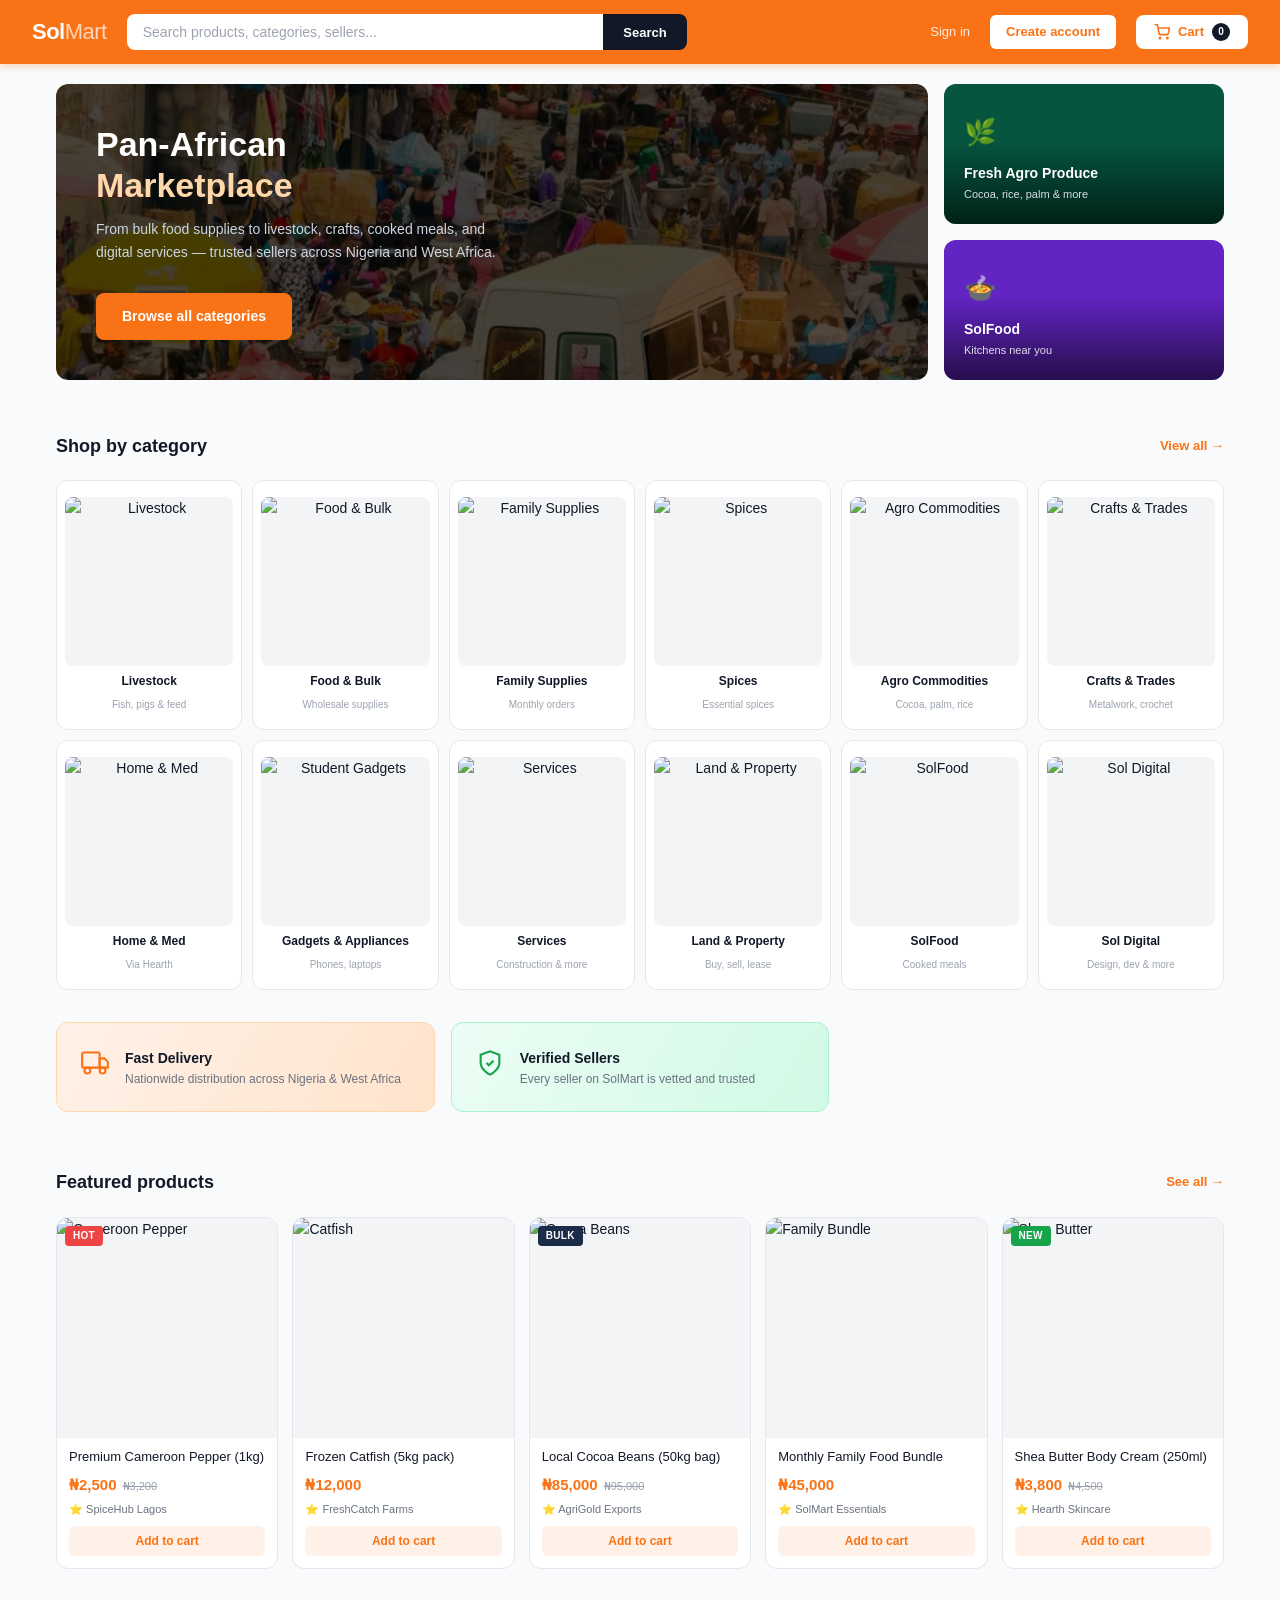
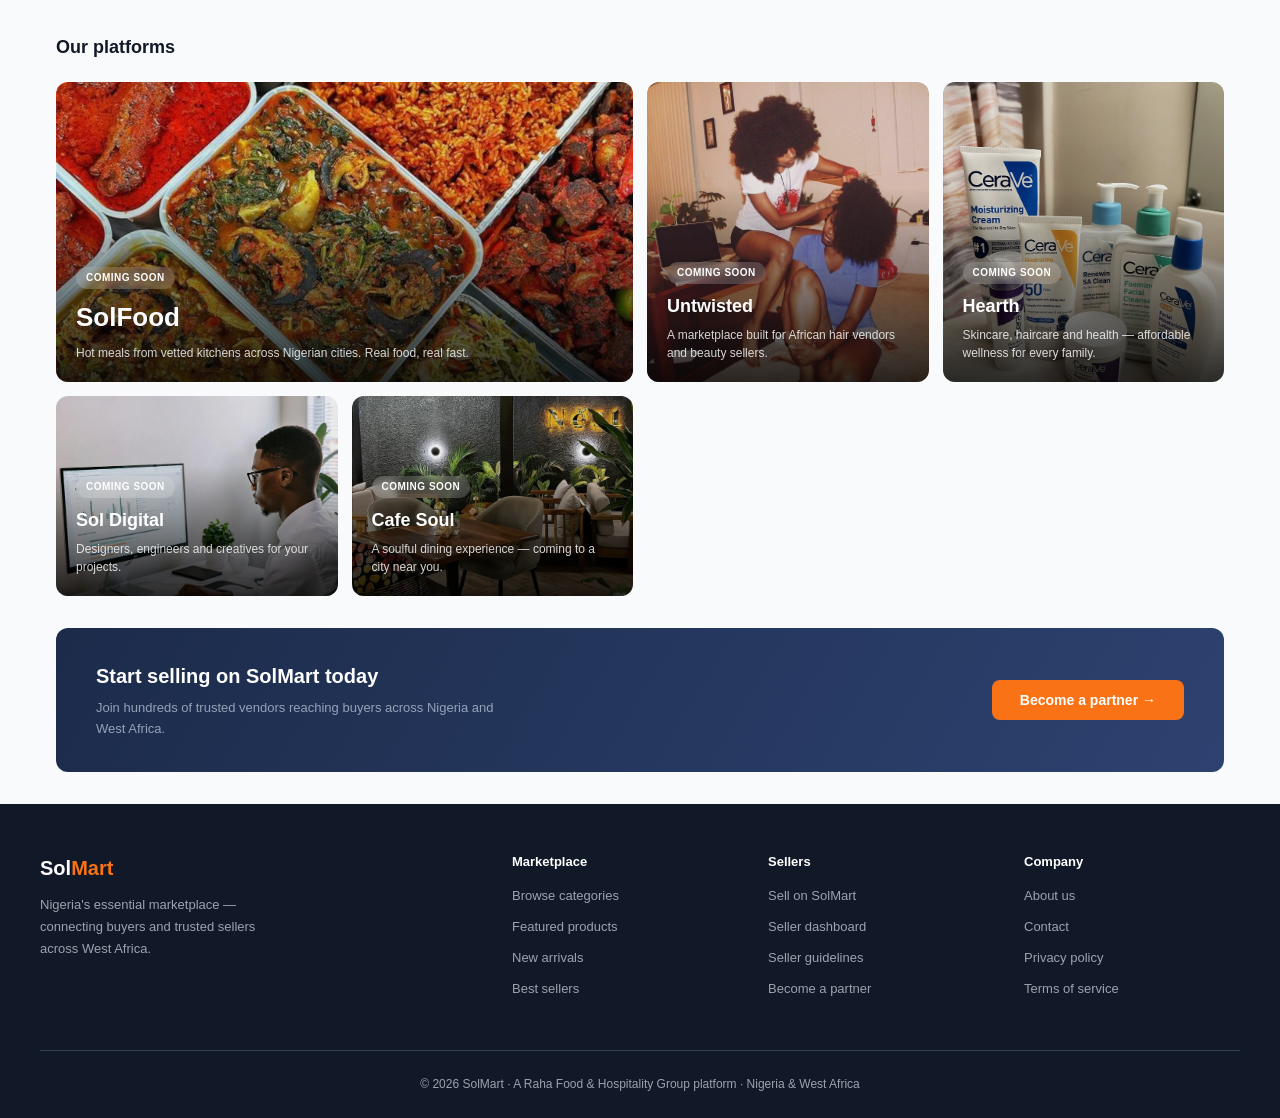
==== solmart/index.html @ fdc7731f "first commit" ====
<!DOCTYPE html>
<html lang="en">
<head>
  <meta charset="UTF-8" />
  <meta name="viewport" content="width=device-width, initial-scale=1.0" />
  <title>SolMart — Nigeria's Essential Marketplace</title>
  <link rel="stylesheet" href="css/style.css" />
</head>
<body>

  <nav class="navbar">
  <a href="index.html" class="nav-logo">Sol<span>Mart</span></a>
  <div class="nav-search">
    <input type="text" placeholder="Search products, categories, sellers..." />
    <button type="button">Search</button>
  </div>
  <div class="nav-actions">
    <a href="#" class="nav-signin">Sign in</a>
    <a href="#" class="nav-register">Create account</a>
    <button class="nav-cart" onclick="checkoutWhatsApp()">
      <svg width="16" height="16" fill="none" stroke="currentColor" stroke-width="2.5" viewBox="0 0 24 24" aria-hidden="true">
        <circle cx="9" cy="21" r="1"/><circle cx="20" cy="21" r="1"/>
        <path d="M1 1h4l2.68 13.39a2 2 0 0 0 2 1.61h9.72a2 2 0 0 0 2-1.61L23 6H6"/>
      </svg>
      Cart
      <span class="cart-count">0</span>
    </button>
  </div>
</nav>

  <!-- PAGE CONTENT -->
  <div class="page-wrap">

  <!-- HERO -->
  <div class="hero-wrap">
    <div class="hero-main fade-up" style="background-image: url('../images/solmarttt.jpeg');">
      <div class="hero-overlay"></div>
      <h1>Pan-African<br><em>Marketplace</em></h1>
      <p>From bulk food supplies to livestock, crafts, cooked meals, and digital services — trusted sellers across Nigeria and West Africa.</p>
      <a href="pages/browse.html" class="btn-primary">Browse all categories</a>
    </div>
    <div class="hero-side">
      <a href="pages/agro-commodities.html" class="side-banner side-banner-1">
        <div class="side-banner-bg" style="background-image:url('https://images.unsplash.com/photo-1501004318641-b39e6451bec6?w=600&q=80')"></div>
        <div class="side-banner-content">
          <div class="banner-icon">🌿</div>
          <h3>Fresh Agro Produce</h3>
          <p>Cocoa, rice, palm &amp; more</p>
        </div>
      </a>
      <a href="pages/solfood.html" class="side-banner side-banner-2">
        <div class="side-banner-bg" style="background-image:url('https://images.unsplash.com/photo-1567620905732-2d1ec7ab7445?w=600&q=80')"></div>
        <div class="side-banner-content">
          <div class="banner-icon">🍲</div>
          <h3>SolFood</h3>
          <p>Kitchens near you</p>
        </div>
      </a>
    </div>
  </div>

    <!-- CATEGORIES -->
    <div class="section">
      <div class="section-head">
        <h2>Shop by category</h2>
        <a href="pages/browse.html">View all →</a>
      </div>
      <div class="category-grid">
        <a href="pages/livestock.html" class="cat-card fade-up fade-up-1">
          <div class="cat-img-wrap">
            <img src="https://images.unsplash.com/photo-1570042225831-d98fa7577f1e?w=300&q=80" alt="Livestock" loading="lazy" />
          </div>
          <span class="cat-name">Livestock</span>
          <span class="cat-sub">Fish, pigs &amp; feed</span>
        </a>
        <a href="pages/food-bulk.html" class="cat-card fade-up fade-up-2">
          <div class="cat-img-wrap">
            <img src="https://images.unsplash.com/photo-1586201375761-83865001e31c?w=300&q=80" alt="Food & Bulk" loading="lazy" />
          </div>
          <span class="cat-name">Food &amp; Bulk</span>
          <span class="cat-sub">Wholesale supplies</span>
        </a>
        <a href="pages/family-supplies.html" class="cat-card fade-up fade-up-3">
          <div class="cat-img-wrap">
            <img src="https://images.unsplash.com/photo-1542838132-92c53300491e?w=300&q=80" alt="Family Supplies" loading="lazy" />
          </div>
          <span class="cat-name">Family Supplies</span>
          <span class="cat-sub">Monthly orders</span>
        </a>
        <a href="pages/spices.html" class="cat-card fade-up fade-up-4">
          <div class="cat-img-wrap">
            <img src="https://images.unsplash.com/photo-1596040033229-a9821ebd058d?w=300&q=80" alt="Spices" loading="lazy" />
          </div>
          <span class="cat-name">Spices</span>
          <span class="cat-sub">Essential spices</span>
        </a>
        <a href="pages/agro-commodities.html" class="cat-card fade-up fade-up-5">
          <div class="cat-img-wrap">
            <img src="https://images.unsplash.com/photo-1464226184884-fa280b87c399?w=300&q=80" alt="Agro Commodities" loading="lazy" />
          </div>
          <span class="cat-name">Agro Commodities</span>
          <span class="cat-sub">Cocoa, palm, rice</span>
        </a>
        <a href="pages/crafts-trades.html" class="cat-card fade-up fade-up-6">
          <div class="cat-img-wrap">
            <img src="https://images.unsplash.com/photo-1558618666-fcd25c85cd64?w=300&q=80" alt="Crafts & Trades" loading="lazy" />
          </div>
          <span class="cat-name">Crafts &amp; Trades</span>
          <span class="cat-sub">Metalwork, crochet</span>
        </a>
        <a href="pages/home-med.html" class="cat-card fade-up fade-up-1">
          <div class="cat-img-wrap">
            <img src="https://images.unsplash.com/photo-1556228720-195a672e8a03?w=300&q=80" alt="Home & Med" loading="lazy" />
          </div>
          <span class="cat-name">Home &amp; Med</span>
          <span class="cat-sub">Via Hearth</span>
        </a>
        <a href="pages/student-gadgets.html" class="cat-card fade-up fade-up-2">
          <div class="cat-img-wrap">
            <img src="https://images.unsplash.com/photo-1496181133206-80ce9b88a853?w=300&q=80" alt="Student Gadgets" loading="lazy" />
          </div>
          <span class="cat-name">Gadgets & Appliances</span>
          <span class="cat-sub">Phones, laptops</span>
        </a>
        <a href="pages/services.html" class="cat-card fade-up fade-up-3">
          <div class="cat-img-wrap">
            <img src="https://images.unsplash.com/photo-1504307651254-35680f356dfd?w=300&q=80" alt="Services" loading="lazy" />
          </div>
          <span class="cat-name">Services</span>
          <span class="cat-sub">Construction &amp; more</span>
        </a>
        <a href="pages/land-property.html" class="cat-card fade-up fade-up-4">
          <div class="cat-img-wrap">
            <img src="https://images.unsplash.com/photo-1560518883-ce09059eeffa?w=300&q=80" alt="Land & Property" loading="lazy" />
          </div>
          <span class="cat-name">Land &amp; Property</span>
          <span class="cat-sub">Buy, sell, lease</span>
        </a>
        <a href="pages/solfood.html" class="cat-card fade-up fade-up-5">
          <div class="cat-img-wrap">
            <img src="https://images.unsplash.com/photo-1567620905732-2d1ec7ab7445?w=300&q=80" alt="SolFood" loading="lazy" />
          </div>
          <span class="cat-name">SolFood</span>
          <span class="cat-sub">Cooked meals</span>
        </a>
        <a href="pages/sol-digital.html" class="cat-card fade-up fade-up-6">
          <div class="cat-img-wrap">
            <img src="https://images.unsplash.com/photo-1561070791-2526d30994b5?w=300&q=80" alt="Sol Digital" loading="lazy" />
          </div>
          <span class="cat-name">Sol Digital</span>
          <span class="cat-sub">Design, dev &amp; more</span>
        </a>
      </div>
    </div>

    <!-- PROMO STRIP -->
    <div class="promo-strip">
      <div class="promo-card promo-card-1">
        <div class="promo-icon">
          <svg width="28" height="28" fill="none" stroke="#F97316" stroke-width="1.8" viewBox="0 0 24 24"><rect x="1" y="3" width="15" height="13" rx="1"/><path d="M16 8h4l3 3v5h-7V8z"/><circle cx="5.5" cy="18.5" r="2.5"/><circle cx="18.5" cy="18.5" r="2.5"/></svg>
        </div>
        <div>
          <h3>Fast Delivery</h3>
          <p>Nationwide distribution across Nigeria &amp; West Africa</p>
        </div>
      </div>
      <div class="promo-card promo-card-2">
        <div class="promo-icon">
          <svg width="28" height="28" fill="none" stroke="#16A34A" stroke-width="1.8" viewBox="0 0 24 24"><path d="M12 22s8-4 8-10V5l-8-3-8 3v7c0 6 8 10 8 10z"/><path d="m9 12 2 2 4-4"/></svg>
        </div>
        <div>
          <h3>Verified Sellers</h3>
          <p>Every seller on SolMart is vetted and trusted</p>
        </div>
      </div>
    </div>

    <!-- FEATURED PRODUCTS -->
    <div class="section">
      <div class="section-head">
        <h2>Featured products</h2>
        <a href="pages/browse.html">See all →</a>
      </div>
      <div class="product-grid">

        <div class="product-card">
          <div class="product-img">
            <img src="https://images.unsplash.com/photo-1596040033229-a9821ebd058d?w=400&q=80" alt="Cameroon Pepper" loading="lazy" />
            <span class="product-badge">HOT</span>
          </div>
          <div class="product-info">
            <div class="product-name">Premium Cameroon Pepper (1kg)</div>
            <div class="product-price-wrap">
              <span class="product-price">₦2,500</span>
              <span class="product-old-price">₦3,200</span>
            </div>
            <div class="product-seller">⭐ SpiceHub Lagos</div>
            <button class="btn-add-cart" onclick="addToCart('spice-001','Premium Cameroon Pepper (1kg)',2500)">Add to cart</button>
          </div>
        </div>

        <div class="product-card">
          <div class="product-img">
            <img src="https://images.unsplash.com/photo-1544943910-4c1dc44aab44?w=400&q=80" alt="Catfish" loading="lazy" />
          </div>
          <div class="product-info">
            <div class="product-name">Frozen Catfish (5kg pack)</div>
            <div class="product-price-wrap">
              <span class="product-price">₦12,000</span>
            </div>
            <div class="product-seller">⭐ FreshCatch Farms</div>
            <button class="btn-add-cart" onclick="addToCart('live-001','Frozen Catfish (5kg pack)',12000)">Add to cart</button>
          </div>
        </div>

        <div class="product-card">
          <div class="product-img">
            <img src="https://images.unsplash.com/photo-1464226184884-fa280b87c399?w=400&q=80" alt="Cocoa Beans" loading="lazy" />
            <span class="product-badge badge-bulk">BULK</span>
          </div>
          <div class="product-info">
            <div class="product-name">Local Cocoa Beans (50kg bag)</div>
            <div class="product-price-wrap">
              <span class="product-price">₦85,000</span>
              <span class="product-old-price">₦95,000</span>
            </div>
            <div class="product-seller">⭐ AgriGold Exports</div>
            <button class="btn-add-cart" onclick="addToCart('agro-001','Local Cocoa Beans (50kg bag)',85000)">Add to cart</button>
          </div>
        </div>

        <div class="product-card">
          <div class="product-img">
            <img src="https://images.unsplash.com/photo-1542838132-92c53300491e?w=400&q=80" alt="Family Bundle" loading="lazy" />
          </div>
          <div class="product-info">
            <div class="product-name">Monthly Family Food Bundle</div>
            <div class="product-price-wrap">
              <span class="product-price">₦45,000</span>
            </div>
            <div class="product-seller">⭐ SolMart Essentials</div>
            <button class="btn-add-cart" onclick="addToCart('fam-001','Monthly Family Food Bundle',45000)">Add to cart</button>
          </div>
        </div>

        <div class="product-card">
          <div class="product-img">
            <img src="https://images.unsplash.com/photo-1556228720-195a672e8a03?w=400&q=80" alt="Shea Butter" loading="lazy" />
            <span class="product-badge badge-new">NEW</span>
          </div>
          <div class="product-info">
            <div class="product-name">Shea Butter Body Cream (250ml)</div>
            <div class="product-price-wrap">
              <span class="product-price">₦3,800</span>
              <span class="product-old-price">₦4,500</span>
            </div>
            <div class="product-seller">⭐ Hearth Skincare</div>
            <button class="btn-add-cart" onclick="addToCart('med-001','Shea Butter Body Cream (250ml)',3800)">Add to cart</button>
          </div>
        </div>

      </div>
    </div>

    <!-- OUR PLATFORMS -->
<div class="section">
  <div class="section-head">
    <h2>Our platforms</h2>
  </div>
  <div class="platforms-grid">

    <a href="pages/solfood.html" class="platform-card platform-hero" style="background-image:url('../images/solfood.jpeg');">
      <div class="platform-overlay"></div>
      <div class="platform-content">
        <span class="platform-tag">Coming soon</span>
        <h3>SolFood</h3>
        <p>Hot meals from vetted kitchens across Nigerian cities. Real food, real fast.</p>
      </div>
    </a>

    <a href="#" class="platform-card" style="background-image:url('../images/untwisted-1.jpeg');">
      <div class="platform-overlay"></div>
      <div class="platform-content">
        <span class="platform-tag">Coming soon</span>
        <h3>Untwisted</h3>
        <p>A marketplace built for African hair vendors and beauty sellers.</p>
      </div>
    </a>

    <a href="#" class="platform-card" style="background-image:url('../images/hearth.jpeg');">
      <div class="platform-overlay"></div>
      <div class="platform-content">
        <span class="platform-tag">Coming soon</span>
        <h3>Hearth</h3>
        <p>Skincare, haircare and health — affordable wellness for every family.</p>
      </div>
    </a>

    <a href="pages/sol-digital.html" class="platform-card" style="background-image:url('../images/sol-digital.jpeg');">
      <div class="platform-overlay"></div>
      <div class="platform-content">
        <span class="platform-tag">Coming soon</span>
        <h3>Sol Digital</h3>
        <p>Designers, engineers and creatives for your projects.</p>
      </div>
    </a>

    <a href="#" class="platform-card" style="background-image:url('../images/cafe-soul.jpeg');">
      <div class="platform-overlay"></div>
      <div class="platform-content">
        <span class="platform-tag">Coming soon</span>
        <h3>Cafe Soul</h3>
        <p>A soulful dining experience — coming to a city near you.</p>
      </div>
    </a>

  </div>
</div>

    <!-- VENDOR BANNER -->
    <div class="vendor-banner">
      <div>
        <h2>Start selling on SolMart today</h2>
        <p>Join hundreds of trusted vendors reaching buyers across Nigeria and West Africa.</p>
      </div>
      <button class="btn-vendor" onclick="window.open('https://wa.me/','_blank')">Become a partner →</button>
    </div>

  </div>

  <!-- FOOTER -->
  <footer class="site-footer">
    <div class="footer-inner">
      <div class="footer-grid">
        <div>
          <div class="footer-brand-name">Sol<span>Mart</span></div>
          <p class="footer-desc">Nigeria's essential marketplace — connecting buyers and trusted sellers across West Africa.</p>
        </div>
        <div class="footer-col">
          <h4>Marketplace</h4>
          <a href="pages/browse.html">Browse categories</a>
          <a href="#">Featured products</a>
          <a href="#">New arrivals</a>
          <a href="#">Best sellers</a>
        </div>
        <div class="footer-col">
          <h4>Sellers</h4>
          <a href="#">Sell on SolMart</a>
          <a href="#">Seller dashboard</a>
          <a href="#">Seller guidelines</a>
          <a href="#">Become a partner</a>
        </div>
        <div class="footer-col">
          <h4>Company</h4>
          <a href="#">About us</a>
          <a href="#">Contact</a>
          <a href="#">Privacy policy</a>
          <a href="#">Terms of service</a>
        </div>
      </div>
      <div class="footer-bottom">
        <p>© 2026 SolMart · A Raha Food &amp; Hospitality Group platform · Nigeria &amp; West Africa</p>
      </div>
    </div>
  </footer>

  <script src="js/main.js"></script>
</body>
</html>
---- solmart/css/style.css ----
@font-face {
  font-family: 'ClashDisplay';
  src: url('../fonts/ClashDisplay-Semibold.woff2') format('woff2');
  font-weight: 600;
}

@font-face {
  font-family: 'Satoshi';
  src: url('../fonts/Satoshi-Regular.woff2') format('woff2');
  font-weight: 400;
}

@font-face {
  font-family: 'Satoshi';
  src: url('../fonts/Satoshi-Medium.woff2') format('woff2');
  font-weight: 500;
}

@font-face {
  font-family: 'Satoshi';
  src: url('../fonts/Satoshi-Bold.woff2') format('woff2');
  font-weight: 700;
}


:root {
  --primary:       #F97316;
--primary-dark:  #EA6A0A;
--primary-light: #FFF1E8;
  --green: #16A34A;
  --green-light: #DCFCE7;
  --red: #EF4444;
  --navy: #1C2B4A;
  --navy-mid: #2D4270;
  --text: #111827;
  --muted: #6B7280;
  --muted-light: #9CA3AF;
  --bg: #F9FAFB;
  --surface: #FFFFFF;
  --border: #E5E7EB;
  --border-light: #F3F4F6;
  --radius-lg: 12px;
  --radius: 8px;
  --radius-sm: 6px;
  --shadow-sm: 0 1px 3px rgba(0,0,0,0.08);
  --shadow: 0 4px 12px rgba(0,0,0,0.08);
  --shadow-md: 0 8px 24px rgba(0,0,0,0.10);
  --font-display: 'ClashDisplay', sans-serif;
  --font-body: 'Satoshi', sans-serif;
  --max-width: 1200px;
}

/* ── Reset ── */
*, *::before, *::after {
  box-sizing: border-box;
  margin: 0;
  padding: 0;
}

html, body {
  overflow-x: hidden;
  width: 100%;
}

html { scroll-behavior: smooth; }

body {
  font-family: var(--font-body);
  background: var(--bg);
  color: var(--text);
  font-size: 14px;
  line-height: 1.6;
  -webkit-font-smoothing: antialiased;
}

a {
  text-decoration: none;
  color: inherit;
}

img {
  max-width: 100%;
  display: block;
}

button {
  cursor: pointer;
  font-family: var(--font-body);
}

/* ============================================================
   TOP BAR
   ============================================================ */
.topbar {
  background: var(--text);
  color: #D1D5DB;
  font-size: 12px;
  padding: 7px 2rem;
  display: flex;
  justify-content: space-between;
  align-items: center;
}

.topbar a {
  color: #D1D5DB;
  transition: color 0.15s;
}

.topbar a:hover { color: #fff; }

.topbar-links {
  display: flex;
  gap: 1.5rem;
}

/* ============================================================
   NAVBAR
   ============================================================ */
.navbar {
  background: var(--primary);
  padding: 0 2rem;
  display: flex;
  align-items: center;
  gap: 1.25rem;
  height: 64px;
  position: sticky;
  top: 0;
  z-index: 200;
  box-shadow: 0 2px 8px rgba(249, 115, 22, 0.3);
}

.nav-logo {
  font-family: var(--font-display);
  font-size: 22px;
  font-weight: 700;
  color: #fff;
  letter-spacing: -0.5px;
  white-space: nowrap;
}

.nav-logo span {
  opacity: 0.7;
  font-weight: 400;
}

.nav-search {
  flex: 1;
  display: flex;
  max-width: 560px;
}

.nav-search input {
  flex: 1;
  border: none;
  outline: none;
  padding: 10px 16px;
  font-size: 14px;
  font-family: var(--font-body);
  border-radius: var(--radius) 0 0 var(--radius);
  background: #fff;
  color: var(--text);
}

.nav-search input::placeholder {
  color: var(--muted-light);
}

.nav-search button {
  background: var(--text);
  color: #fff;
  border: none;
  padding: 10px 20px;
  font-size: 13px;
  font-weight: 600;
  border-radius: 0 var(--radius) var(--radius) 0;
  transition: background 0.15s;
}

.nav-search button:hover {
  background: #374151;
}

.nav-actions {
  display: flex;
  align-items: center;
  gap: 1.25rem;
  margin-left: auto;
}

.nav-cart {
  background: #fff;
  color: var(--primary);
  border: none;
  padding: 8px 18px;
  border-radius: var(--radius);
  font-size: 13px;
  font-weight: 700;
  display: flex;
  align-items: center;
  gap: 8px;
  transition: background 0.15s;
  position: relative;
}

.nav-cart:hover {
  background: #FFF7F0;
}

.cart-count {
  background: var(--text);
  color: #fff;
  border-radius: 50%;
  width: 18px;
  height: 18px;
  font-size: 10px;
  display: flex;
  align-items: center;
  justify-content: center;
  font-weight: 700;
}

.nav-signin {
  font-size: 13px;
  color: rgba(255,255,255,0.85);
  font-weight: 500;
  white-space: nowrap;
}

.nav-signin:hover { color: #fff; }

.nav-register {
  font-size: 13px;
  font-weight: 700;
  background: #fff;
  color: var(--primary);
  padding: 7px 16px;
  border-radius: var(--radius-sm);
  white-space: nowrap;
  transition: background 0.15s;
}

.nav-register:hover { background: #FDF3E7; }


/* ============================================================
   LAYOUT WRAPPER
   ============================================================ */
.page-wrap {
  max-width: var(--max-width);
  margin: 0 auto;
  padding: 0 1rem;
}

/* ============================================================
   SECTION
   ============================================================ */
.section {
  padding: 2rem 0;
}

.section-head {
  display: flex;
  align-items: center;
  justify-content: space-between;
  margin-bottom: 1.25rem;
}

.section-head h2 {
  font-family: var(--font-display);
  font-size: 18px;
  font-weight: 700;
}

.section-head a {
  font-size: 13px;
  color: var(--primary);
  font-weight: 600;
}

.section-head a:hover {
  text-decoration: underline;
}

/* ============================================================
   HERO (homepage)
   ============================================================ */
.hero-wrap {
  display: grid;
  grid-template-columns: 1fr 280px;
  gap: 1rem;
  padding: 1.25rem 0;
}

.hero-main {
  background: linear-gradient(120deg, var(--navy) 0%, var(--navy-mid) 100%);
  border-radius: var(--radius-lg);
  padding: 2.5rem 2.5rem;
  color: #fff;
  position: relative;
  overflow: hidden;
  min-height: 230px;
  display: flex;
  flex-direction: column;
  justify-content: center;
  background-size: cover;
  background-position: center top;
}

.hero-main .hero-overlay {
  position: absolute;
  inset: 0;
  background: rgba(0, 0, 0, 0.72);
  border-radius: var(--radius-lg);
  z-index: 0;
}
.hero-main::before {
  content: '';
  position: absolute;
  right: -40px;
  top: -40px;
  width: 280px;
  height: 280px;
  border-radius: 50%;
  background: rgba(249, 115, 22, 0.12);
  pointer-events: none;
}

.hero-main::after {
  content: '';
  position: absolute;
  right: 80px;
  bottom: -70px;
  width: 200px;
  height: 200px;
  border-radius: 50%;
  background: rgba(249, 115, 22, 0.08);
  pointer-events: none;
}

.hero-badge {
  display: inline-block;
  background: var(--primary);
  color: #fff;
  font-size: 11px;
  font-weight: 700;
  padding: 4px 12px;
  border-radius: 20px;
  margin-bottom: 1rem;
  letter-spacing: 0.5px;
  text-transform: uppercase;
  width: fit-content;
}

.hero-main h1 {
  font-family: var(--font-display);
  font-size: 34px;
  font-weight: 700;
  line-height: 1.2;
  margin-bottom: 0.75rem;
  position: relative;
  z-index: 1;
}

.hero-main h1 em {
  font-style: normal;
  color: #FED7AA;
}

.hero-main p {
  font-size: 14px;
  color: #CBD5E1;
  max-width: 420px;
  line-height: 1.7;
  margin-bottom: 1.75rem;
  position: relative;
  z-index: 1;
}

.btn-primary {
  display: inline-flex;
  align-items: center;
  gap: 8px;
  background: var(--primary);
  color: #fff;
  border: none;
  padding: 12px 26px;
  border-radius: var(--radius);
  font-size: 14px;
  font-weight: 600;
  transition: background 0.15s;
  position: relative;
  z-index: 1;
  width: fit-content;
}

.btn-primary:hover {
  background: var(--primary-dark);
}

.hero-side {
  display: flex;
  flex-direction: column;
  gap: 1rem;
}

.side-banner {
  flex: 1;
  border-radius: var(--radius-lg);
  color: #fff;
  display: flex;
  flex-direction: column;
  justify-content: flex-end;
  min-height: 105px;
  cursor: pointer;
  transition: opacity 0.15s;
  text-decoration: none;
  position: relative;
  overflow: hidden;
}

.side-banner:hover { opacity: 0.92; }

.side-banner-bg {
  position: absolute;
  inset: 0;
  background-size: cover;
  background-position: center;
  transition: transform 0.3s ease;
}

.side-banner:hover .side-banner-bg {
  transform: scale(1.05);
}

.side-banner::after {
  content: '';
  position: absolute;
  inset: 0;
  background: linear-gradient(to top, rgba(0,0,0,0.65) 0%, rgba(0,0,0,0.1) 60%);
}

.side-banner-content {
  position: relative;
  z-index: 1;
  padding: 1.25rem;
}

.side-banner-1 { background: #065F46; }
.side-banner-2 { background: #6D28D9; }

.side-banner .banner-icon {
  font-size: 26px;
  margin-bottom: 8px;
}

.side-banner h3 {
  font-size: 14px;
  font-weight: 700;
}

.side-banner p {
  font-size: 11px;
  opacity: 0.85;
  margin-top: 2px;
}

/* ============================================================
   CATEGORY GRID (homepage)
   ============================================================ */
.category-grid {
  display: grid;
  grid-template-columns: repeat(6, 1fr);
  gap: 10px;
}

.cat-card {
  background: var(--surface);
  border: 1px solid var(--border);
  border-radius: var(--radius-lg);
  padding: 1rem 0.5rem;
  text-align: center;
  cursor: pointer;
  transition: box-shadow 0.15s, border-color 0.15s, transform 0.15s;
  display: flex;
  flex-direction: column;
  align-items: center;
  gap: 8px;
  text-decoration: none;
}

.cat-card:hover {
  box-shadow: var(--shadow);
  border-color: var(--primary);
  transform: translateY(-2px);
}

.cat-img-wrap {
  width: 100%;
  aspect-ratio: 1;
  border-radius: var(--radius);
  overflow: hidden;
  background: var(--border-light);
}

.cat-img-wrap img {
  width: 100%;
  height: 100%;
  object-fit: cover;
  transition: transform 0.3s ease;
}

.cat-card:hover .cat-img-wrap img {
  transform: scale(1.07);
}

.cat-card .cat-name {
  font-size: 12px;
  font-weight: 700;
  color: var(--text);
  line-height: 1.3;
}

.cat-card .cat-sub {
  font-size: 10px;
  color: var(--muted-light);
}

/* ============================================================
   PROMO STRIP
   ============================================================ */
.promo-strip {
  display: grid;
  grid-template-columns: repeat(3, 1fr);
  gap: 1rem;
  padding: 0 0 1.5rem;
}

.promo-card {
  border-radius: var(--radius-lg);
  padding: 1.25rem 1.5rem;
  display: flex;
  align-items: center;
  gap: 1rem;
}

.promo-card-1 {
  background: linear-gradient(120deg, #FFF1E8, #FFE4CC);
  border: 1px solid #FED7AA;
}

.promo-card-2 {
  background: linear-gradient(120deg, #ECFDF5, #D1FAE5);
  border: 1px solid #A7F3D0;
}

.promo-card-3 {
  background: linear-gradient(120deg, #EFF6FF, #DBEAFE);
  border: 1px solid #BFDBFE;
}

.promo-icon {
  font-size: 30px;
  flex-shrink: 0;
}

.promo-card h3 {
  font-size: 14px;
  font-weight: 700;
  color: var(--text);
}

.promo-card p {
  font-size: 12px;
  color: var(--muted);
  margin-top: 2px;
  line-height: 1.4;
}

/* ============================================================
   PRODUCT CARD
   ============================================================ */
.product-grid {
  display: grid;
  grid-template-columns: repeat(5, 1fr);
  gap: 14px;
}

.product-card {
  background: var(--surface);
  border: 1px solid var(--border);
  border-radius: var(--radius-lg);
  overflow: hidden;
  transition: box-shadow 0.15s, transform 0.15s;
  display: flex;
  flex-direction: column;
}

.product-card:hover {
  box-shadow: var(--shadow);
  transform: translateY(-2px);
}

.product-img {
  width: 100%;
  aspect-ratio: 1;
  background: var(--border-light);
  position: relative;
  overflow: hidden;
}

.product-img img {
  width: 100%;
  height: 100%;
  object-fit: cover;
  transition: transform 0.3s ease;
}

.product-card:hover .product-img img {
  transform: scale(1.05);
}

.product-badge {
  position: absolute;
  top: 8px;
  left: 8px;
  background: var(--red);
  color: #fff;
  font-size: 10px;
  font-weight: 700;
  padding: 2px 8px;
  border-radius: 4px;
  letter-spacing: 0.3px;
}

.product-badge.badge-bulk {
  background: var(--navy);
}

.product-badge.badge-new {
  background: var(--green);
}

.product-info {
  padding: 10px 12px 12px;
  display: flex;
  flex-direction: column;
  flex: 1;
}

.product-name {
  font-size: 13px;
  font-weight: 500;
  color: var(--text);
  margin-bottom: 6px;
  line-height: 1.4;
  display: -webkit-box;
  -webkit-line-clamp: 2;
  -webkit-box-orient: vertical;
  overflow: hidden;
}

.product-price-wrap {
  display: flex;
  align-items: baseline;
  gap: 6px;
  margin-bottom: 4px;
}

.product-price {
  font-size: 15px;
  font-weight: 700;
  color: var(--primary);
}

.product-old-price {
  font-size: 11px;
  color: var(--muted-light);
  text-decoration: line-through;
}

.product-seller {
  font-size: 11px;
  color: var(--muted);
  margin-bottom: 8px;
}

.btn-add-cart {
  width: 100%;
  background: var(--primary-light);
  color: var(--primary);
  border: none;
  padding: 8px;
  font-size: 12px;
  font-weight: 700;
  border-radius: var(--radius-sm);
  transition: background 0.15s, color 0.15s;
  margin-top: auto;
}

.btn-add-cart:hover {
  background: var(--primary);
  color: #fff;
}

.tag {
  display: inline-block;
  font-size: 10px;
  font-weight: 600;
  padding: 3px 10px;
  border-radius: 20px;
  width: fit-content;
}

/* ── PLATFORMS GRID ── */
.platforms-grid {
  display: grid;
  grid-template-columns: repeat(4, 1fr);
  grid-template-rows: auto auto;
  gap: 14px;
}

.platform-card {
  border-radius: var(--radius-lg);
  overflow: hidden;
  position: relative;
  min-height: 200px;
  display: flex;
  flex-direction: column;
  justify-content: flex-end;
  background-size: cover;
  background-position: center;
  text-decoration: none;
  transition: transform 0.2s ease;
}

.platform-card:hover { transform: translateY(-3px); }

.platform-hero {
  grid-column: 1 / 3;
  min-height: 300px;
}

.platform-overlay {
  position: absolute;
  inset: 0;
  background: linear-gradient(to top, rgba(0,0,0,0.82) 0%, rgba(0,0,0,0.08) 65%);
}

.platform-content {
  position: relative;
  z-index: 1;
  padding: 1.25rem;
}

.platform-tag {
  display: inline-block;
  font-size: 10px;
  font-weight: 700;
  letter-spacing: 0.5px;
  text-transform: uppercase;
  background: rgba(255,255,255,0.18);
  color: #fff;
  padding: 3px 10px;
  border-radius: 20px;
  margin-bottom: 8px;
  backdrop-filter: blur(4px);
}

.platform-content h3 {
  font-family: var(--font-display);
  font-size: 18px;
  font-weight: 700;
  color: #fff;
  margin-bottom: 5px;
}

.platform-hero .platform-content h3 { font-size: 26px; }

.platform-content p {
  font-size: 12px;
  color: rgba(255,255,255,0.82);
  line-height: 1.5;
}

@media (max-width: 900px) {
  .platforms-grid { grid-template-columns: repeat(2, 1fr); }
  .platform-hero { grid-column: 1 / -1; }
}

@media (max-width: 480px) {
  .platforms-grid { grid-template-columns: 1fr; }
  .platform-hero { min-height: 240px; }
}

.tag-live  { background: var(--green-light); color: var(--green); }
.tag-soon  { background: #F3F4F6; color: var(--muted); }

/* ============================================================
   VENDOR BANNER
   ============================================================ */
.vendor-banner {
  background: linear-gradient(120deg, var(--navy), var(--navy-mid));
  border-radius: var(--radius-lg);
  padding: 2rem 2.5rem;
  display: flex;
  align-items: center;
  justify-content: space-between;
  gap: 1.5rem;
  color: #fff;
  margin: 0 0 2rem;
}

.vendor-banner h2 {
  font-family: var(--font-display);
  font-size: 20px;
  font-weight: 700;
  margin-bottom: 6px;
}

.vendor-banner p {
  font-size: 13px;
  color: #94A3B8;
  max-width: 420px;
}

.btn-vendor {
  background: var(--primary);
  color: #fff;
  border: none;
  padding: 12px 28px;
  border-radius: var(--radius);
  font-size: 14px;
  font-weight: 700;
  white-space: nowrap;
  transition: background 0.15s;
  flex-shrink: 0;
}

.btn-vendor:hover {
  background: var(--primary-dark);
}

/* ============================================================
   FOOTER
   ============================================================ */
.site-footer {
  background: var(--text);
  color: #9CA3AF;
  padding: 3rem 2rem 1.5rem;
}

.footer-inner {
  max-width: var(--max-width);
  margin: 0 auto;
}

.footer-grid {
  display: grid;
  grid-template-columns: 2fr 1fr 1fr 1fr;
  gap: 2.5rem;
  margin-bottom: 2.5rem;
}

.footer-brand-name {
  font-family: var(--font-display);
  font-size: 20px;
  font-weight: 700;
  color: #fff;
  margin-bottom: 10px;
}

.footer-brand-name span {
  color: var(--primary);
}

.footer-desc {
  font-size: 13px;
  line-height: 1.7;
  max-width: 240px;
}

.footer-col h4 {
  font-size: 13px;
  font-weight: 700;
  color: #fff;
  margin-bottom: 14px;
}

.footer-col a {
  display: block;
  font-size: 13px;
  color: #9CA3AF;
  margin-bottom: 10px;
  transition: color 0.15s;
}

.footer-col a:hover {
  color: #fff;
}

.footer-bottom {
  border-top: 1px solid #374151;
  padding-top: 1.5rem;
  text-align: center;
  font-size: 12px;
}

/* ============================================================
   CATEGORY PAGE STYLES
   ============================================================ */
.page-header {
  background: var(--surface);
  border-bottom: 1px solid var(--border);
  padding: 1.5rem 0;
}

.breadcrumb {
  display: flex;
  align-items: center;
  gap: 6px;
  font-size: 12px;
  color: var(--muted);
  margin-bottom: 8px;
}

.breadcrumb a {
  color: var(--primary);
}

.breadcrumb span {
  color: var(--muted-light);
}

.page-header h1 {
  font-family: var(--font-display);
  font-size: 24px;
  font-weight: 700;
  margin-bottom: 4px;
}

.page-header p {
  font-size: 14px;
  color: var(--muted);
}

.filter-bar {
  background: var(--surface);
  border-bottom: 1px solid var(--border);
  padding: 10px 0;
}

.filter-inner {
  display: flex;
  align-items: center;
  gap: 10px;
  overflow-x: auto;
  scrollbar-width: none;
}

.filter-inner::-webkit-scrollbar { display: none; }

.filter-label {
  font-size: 12px;
  font-weight: 600;
  color: var(--muted);
  white-space: nowrap;
}

.filter-btn {
  background: var(--surface);
  border: 1px solid var(--border);
  color: var(--text);
  padding: 6px 14px;
  border-radius: 20px;
  font-size: 12px;
  font-weight: 500;
  white-space: nowrap;
  transition: border-color 0.15s, background 0.15s;
}

.filter-btn:hover,
.filter-btn.active {
  border-color: var(--primary);
  color: var(--primary);
  background: var(--primary-light);
}

.product-grid-lg {
  display: grid;
  grid-template-columns: repeat(4, 1fr);
  gap: 16px;
}

/* ============================================================
   ANIMATIONS
   ============================================================ */
@keyframes fadeUp {
  from {
    opacity: 0;
    transform: translateY(16px);
  }
  to {
    opacity: 1;
    transform: translateY(0);
  }
}

.fade-up {
  animation: fadeUp 0.4s ease both;
}

.fade-up-1 { animation-delay: 0.05s; }
.fade-up-2 { animation-delay: 0.10s; }
.fade-up-3 { animation-delay: 0.15s; }
.fade-up-4 { animation-delay: 0.20s; }
.fade-up-5 { animation-delay: 0.25s; }
.fade-up-6 { animation-delay: 0.30s; }

/* ============================================================
   RESPONSIVE
   ============================================================ */
@media (max-width: 1024px) {
  .category-grid       { grid-template-columns: repeat(4, 1fr); }
  .product-grid        { grid-template-columns: repeat(3, 1fr); }
  .product-grid-lg     { grid-template-columns: repeat(3, 1fr); }
}

@media (max-width: 768px) {
  .topbar              { display: none; }
  .navbar              { padding: 0 1rem; height: 56px; }
  .nav-actions         { display: none; }
  .page-wrap           { padding: 0 1rem; }
  .hero-wrap           { grid-template-columns: 1fr; }
  .hero-side           { flex-direction: row; }
  .hero-main h1        { font-size: 26px; }
  .category-grid       { grid-template-columns: repeat(3, 1fr); }
  .promo-strip         { grid-template-columns: 1fr; }
  .product-grid        { grid-template-columns: repeat(2, 1fr); }
  .product-grid-lg     { grid-template-columns: repeat(2, 1fr); }
  .brands-grid         { grid-template-columns: repeat(2, 1fr); }
  .vendor-banner       { flex-direction: column; text-align: center; }
  .vendor-banner p     { max-width: 100%; }
  .footer-grid         { grid-template-columns: 1fr 1fr; }
  .hero-wrap           { padding: 0; }
}

@media (max-width: 480px) {
  .category-grid       { grid-template-columns: repeat(3, 1fr); }
  .product-grid        { grid-template-columns: repeat(2, 1fr); }
  .product-grid-lg     { grid-template-columns: repeat(2, 1fr); }
}
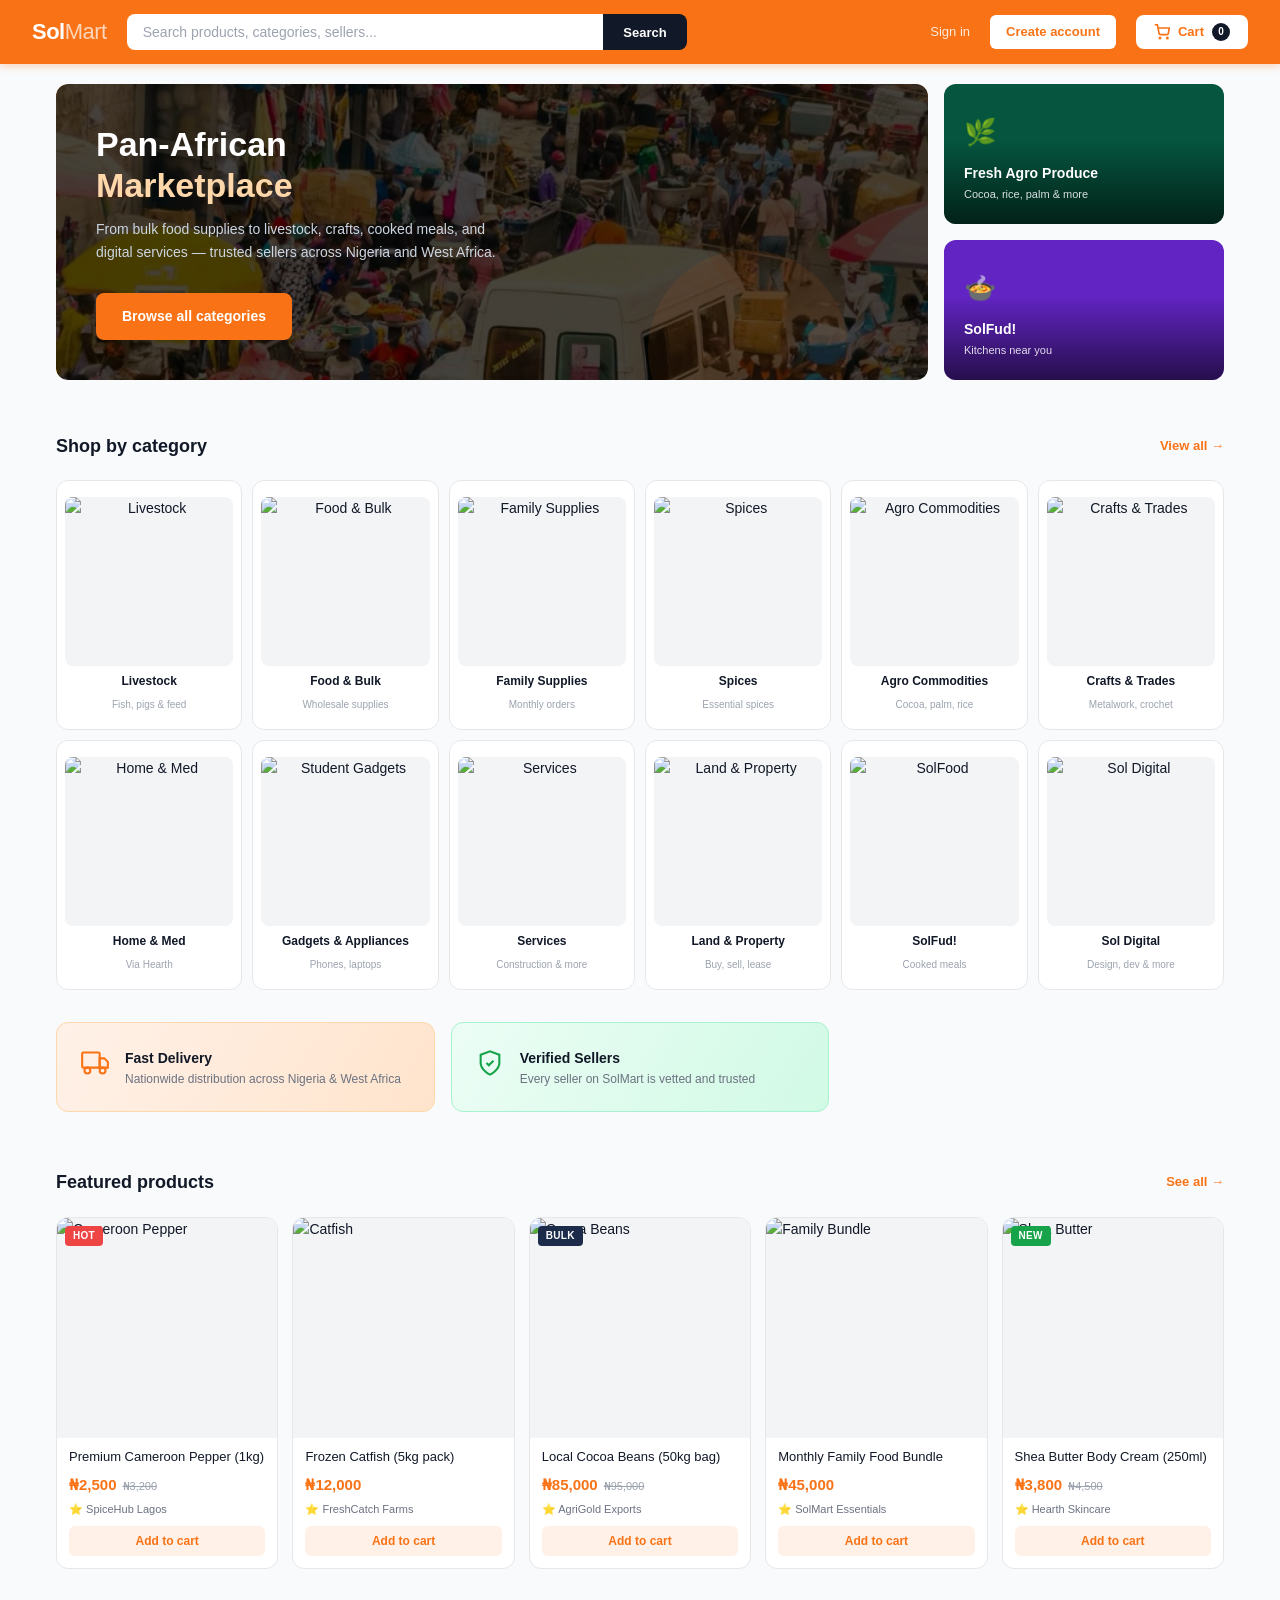
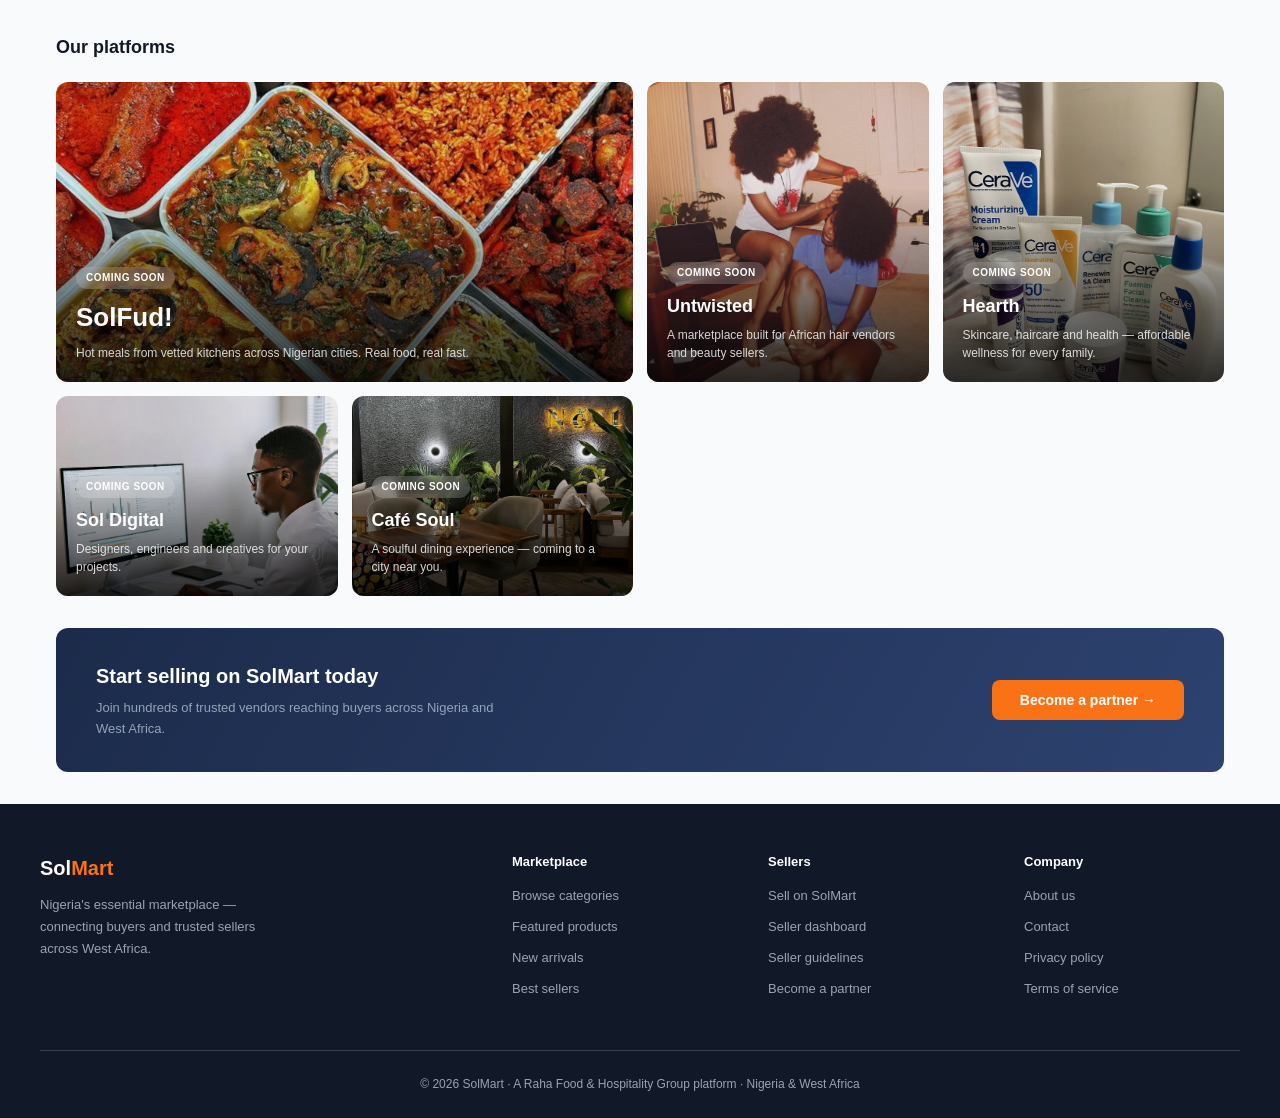
==== commit 843c3cc6: "updated" ====
--- a/solmart/index.html
+++ b/solmart/index.html
@@ -52,7 +52,7 @@
         <div class="side-banner-bg" style="background-image:url('https://images.unsplash.com/photo-1567620905732-2d1ec7ab7445?w=600&q=80')"></div>
         <div class="side-banner-content">
           <div class="banner-icon">🍲</div>
-          <h3>SolFood</h3>
+          <h3>SolFud!</h3>
           <p>Kitchens near you</p>
         </div>
       </a>
@@ -140,7 +140,7 @@
           <div class="cat-img-wrap">
             <img src="https://images.unsplash.com/photo-1567620905732-2d1ec7ab7445?w=300&q=80" alt="SolFood" loading="lazy" />
           </div>
-          <span class="cat-name">SolFood</span>
+          <span class="cat-name">SolFud!</span>
           <span class="cat-sub">Cooked meals</span>
         </a>
         <a href="pages/sol-digital.html" class="cat-card fade-up fade-up-6">
@@ -273,7 +273,7 @@
       <div class="platform-overlay"></div>
       <div class="platform-content">
         <span class="platform-tag">Coming soon</span>
-        <h3>SolFood</h3>
+        <h3>SolFud!</h3>
         <p>Hot meals from vetted kitchens across Nigerian cities. Real food, real fast.</p>
       </div>
     </a>
@@ -309,7 +309,7 @@
       <div class="platform-overlay"></div>
       <div class="platform-content">
         <span class="platform-tag">Coming soon</span>
-        <h3>Cafe Soul</h3>
+        <h3>Café Soul</h3>
         <p>A soulful dining experience — coming to a city near you.</p>
       </div>
     </a>
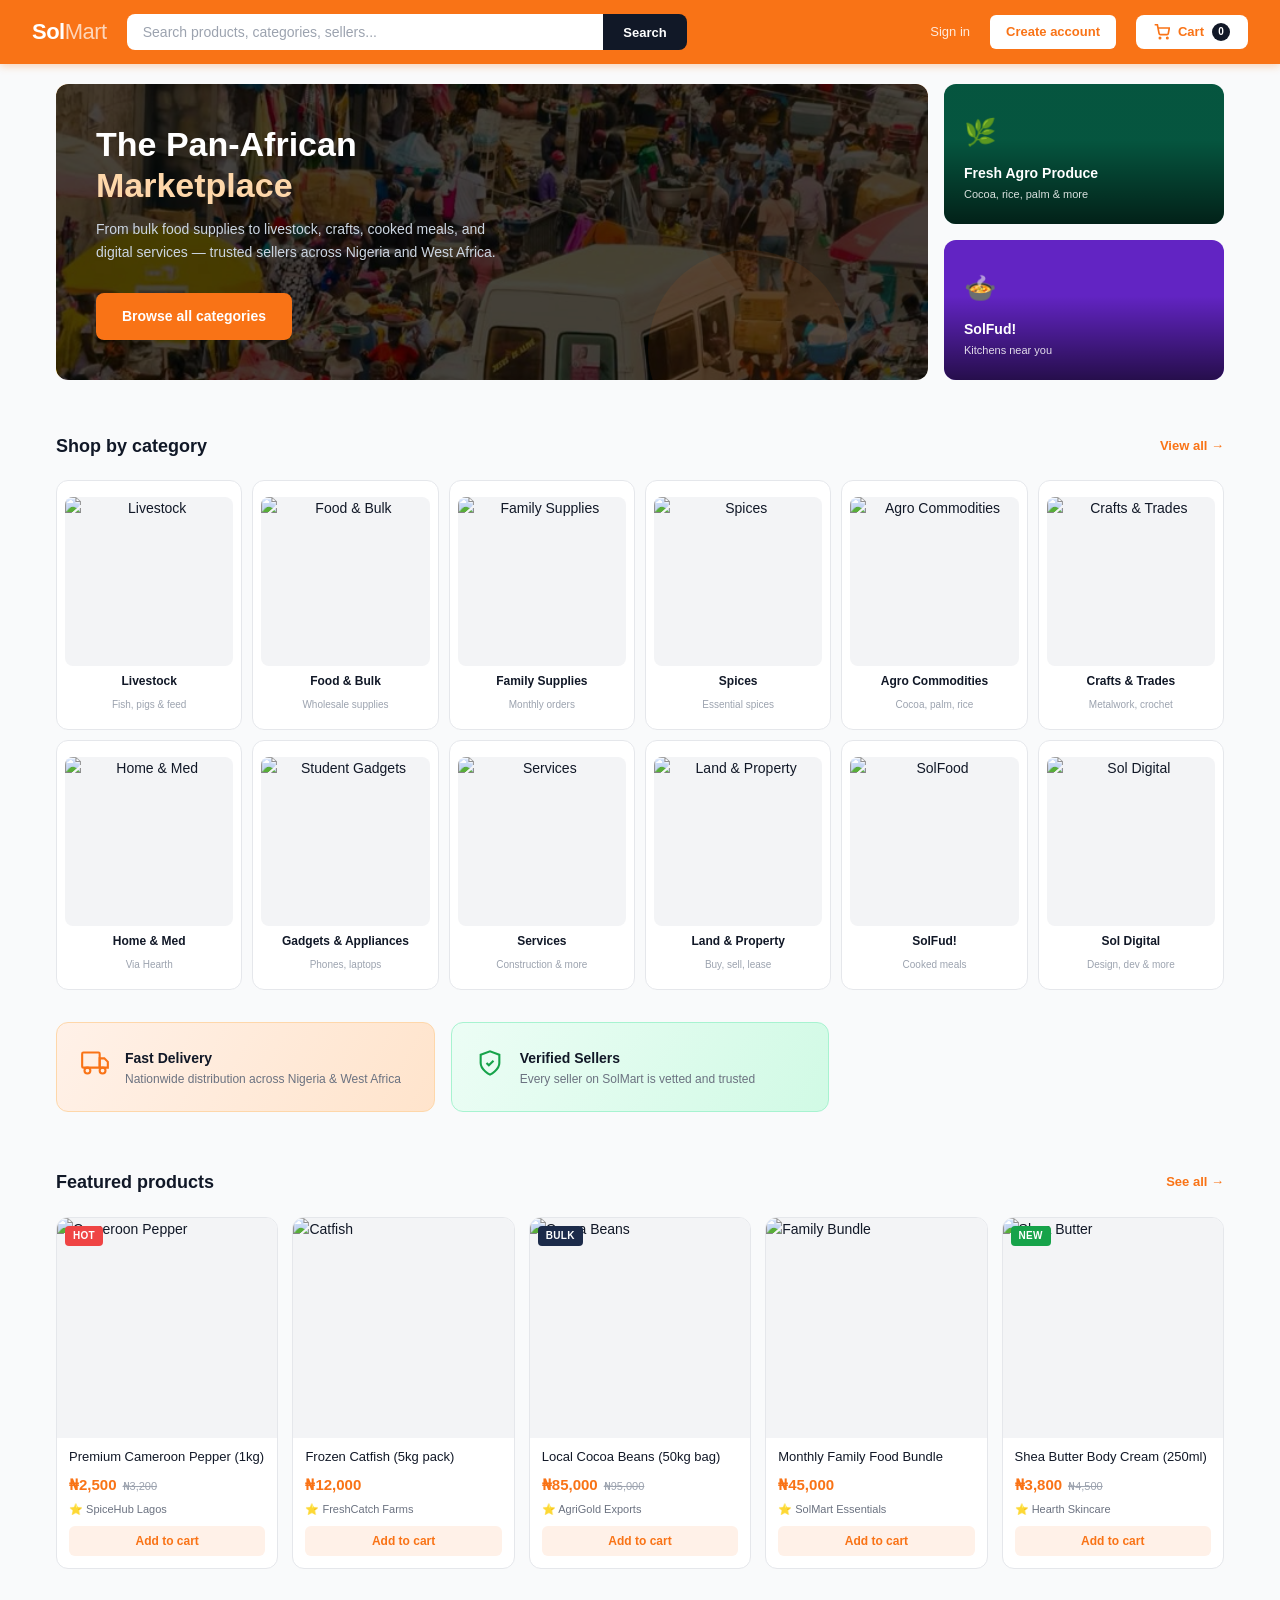
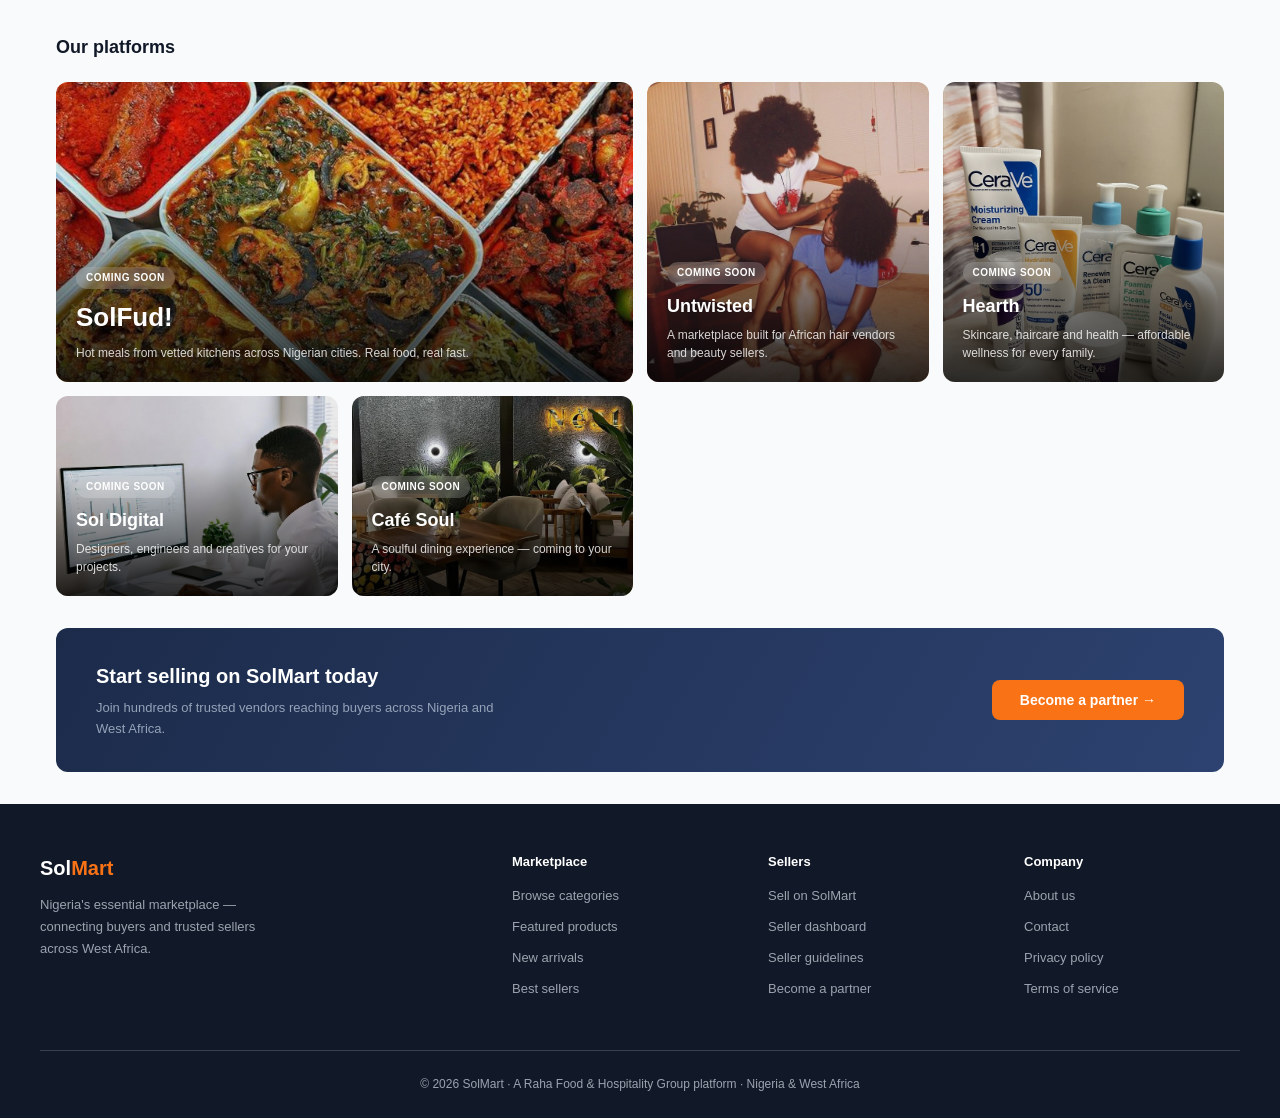
==== commit ccc86eae: "edited final corrections" ====
--- a/solmart/index.html
+++ b/solmart/index.html
@@ -33,9 +33,9 @@
 
   <!-- HERO -->
   <div class="hero-wrap">
-    <div class="hero-main fade-up" style="background-image: url('../images/solmarttt.jpeg');">
+    <div class="hero-main fade-up" style="background-image: url('images/solmarttt.jpeg');">
       <div class="hero-overlay"></div>
-      <h1>Pan-African<br><em>Marketplace</em></h1>
+      <h1>The Pan-African<br><em>Marketplace</em></h1>
       <p>From bulk food supplies to livestock, crafts, cooked meals, and digital services — trusted sellers across Nigeria and West Africa.</p>
       <a href="pages/browse.html" class="btn-primary">Browse all categories</a>
     </div>
@@ -269,7 +269,7 @@
   </div>
   <div class="platforms-grid">
 
-    <a href="pages/solfood.html" class="platform-card platform-hero" style="background-image:url('../images/solfood.jpeg');">
+    <a href="pages/solfood.html" class="platform-card platform-hero" style="background-image:url('images/solfood.jpeg');">
       <div class="platform-overlay"></div>
       <div class="platform-content">
         <span class="platform-tag">Coming soon</span>
@@ -278,7 +278,7 @@
       </div>
     </a>
 
-    <a href="#" class="platform-card" style="background-image:url('../images/untwisted-1.jpeg');">
+    <a href="#" class="platform-card" style="background-image:url('images/untwisted-1.jpeg');">
       <div class="platform-overlay"></div>
       <div class="platform-content">
         <span class="platform-tag">Coming soon</span>
@@ -287,7 +287,7 @@
       </div>
     </a>
 
-    <a href="#" class="platform-card" style="background-image:url('../images/hearth.jpeg');">
+    <a href="#" class="platform-card" style="background-image:url('images/hearth.jpeg');">
       <div class="platform-overlay"></div>
       <div class="platform-content">
         <span class="platform-tag">Coming soon</span>
@@ -296,7 +296,7 @@
       </div>
     </a>
 
-    <a href="pages/sol-digital.html" class="platform-card" style="background-image:url('../images/sol-digital.jpeg');">
+    <a href="pages/sol-digital.html" class="platform-card" style="background-image:url('images/sol-digital.jpeg');">
       <div class="platform-overlay"></div>
       <div class="platform-content">
         <span class="platform-tag">Coming soon</span>
@@ -305,12 +305,12 @@
       </div>
     </a>
 
-    <a href="#" class="platform-card" style="background-image:url('../images/cafe-soul.jpeg');">
+    <a href="#" class="platform-card" style="background-image:url('images/cafe-soul.jpeg');">
       <div class="platform-overlay"></div>
       <div class="platform-content">
         <span class="platform-tag">Coming soon</span>
         <h3>Café Soul</h3>
-        <p>A soulful dining experience — coming to a city near you.</p>
+        <p>A soulful dining experience — coming to your city.</p>
       </div>
     </a>
 
--- a/solmart/css/style.css
+++ b/solmart/css/style.css
@@ -1041,7 +1041,7 @@
   .vendor-banner       { flex-direction: column; text-align: center; }
   .vendor-banner p     { max-width: 100%; }
   .footer-grid         { grid-template-columns: 1fr 1fr; }
-  .hero-wrap           { padding: 0; }
+  .hero-wrap           { padding: 1rem 0 0; }
 }
 
 @media (max-width: 480px) {
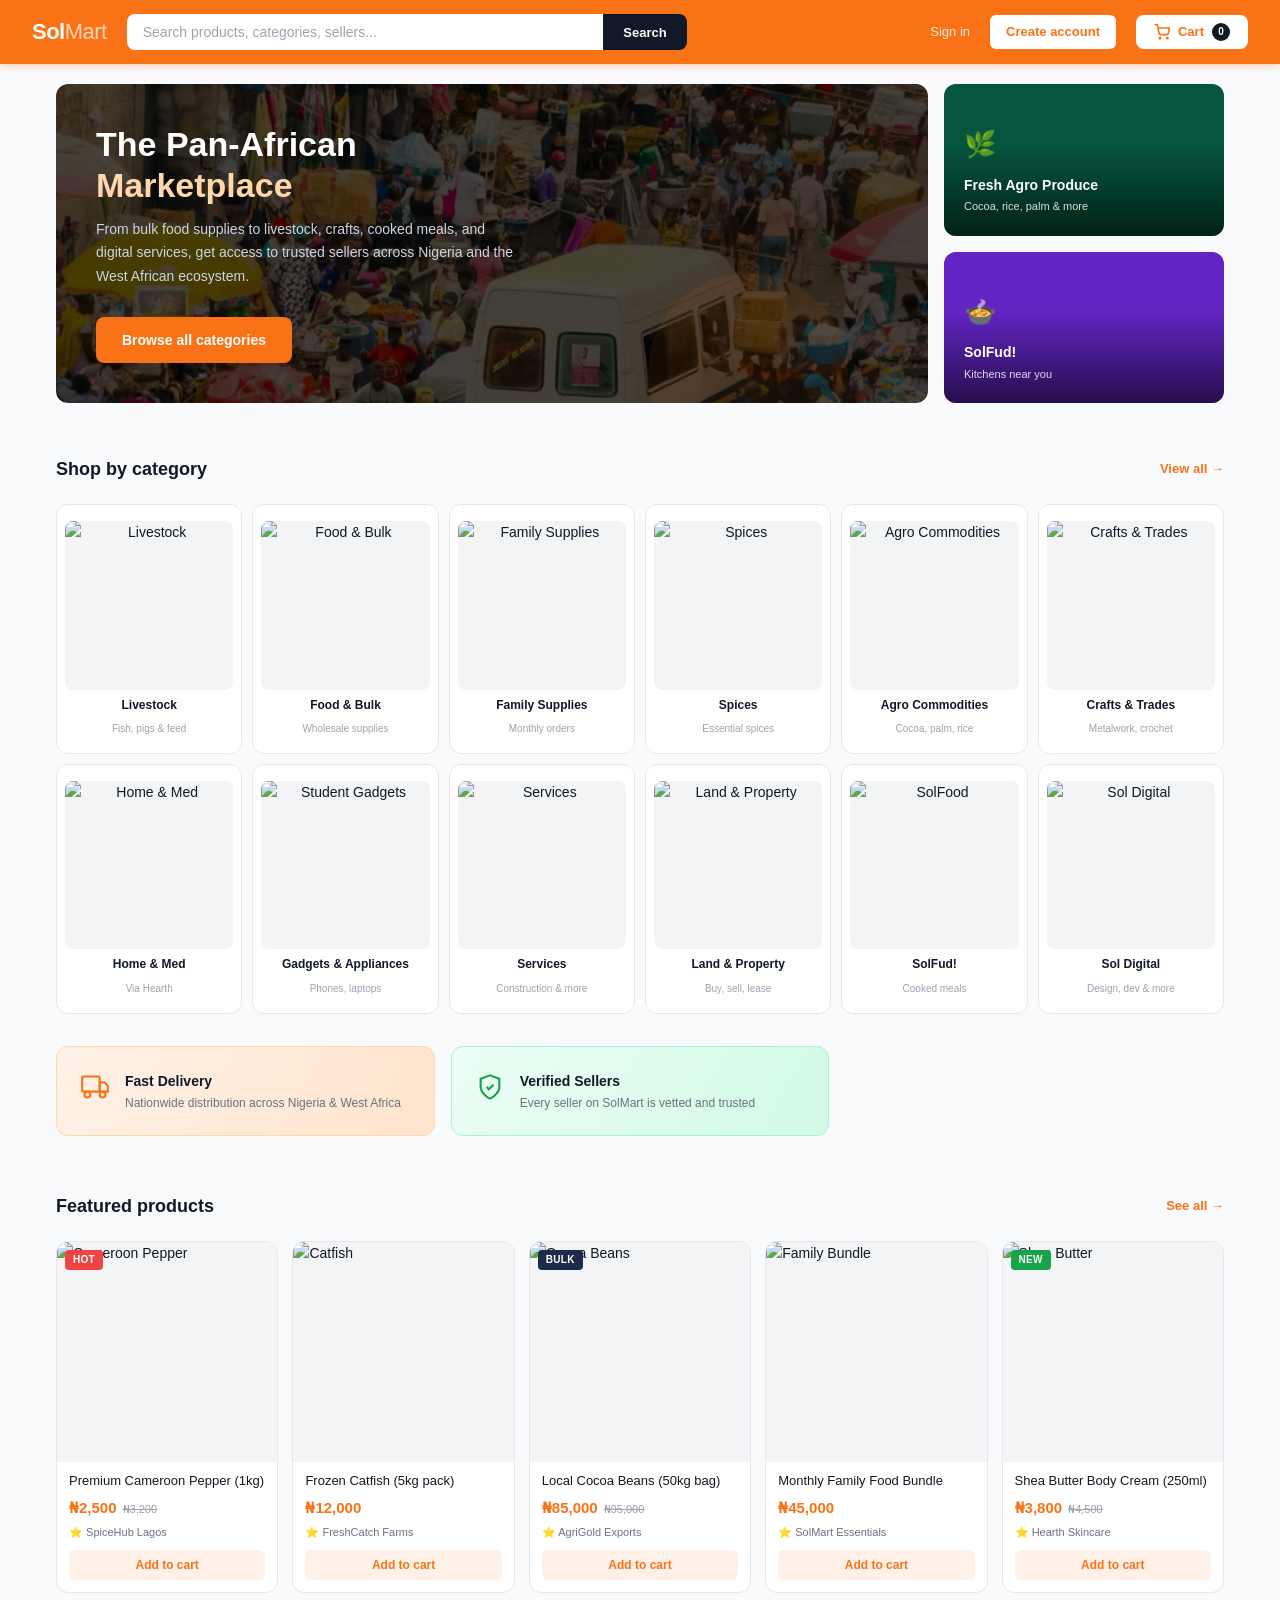
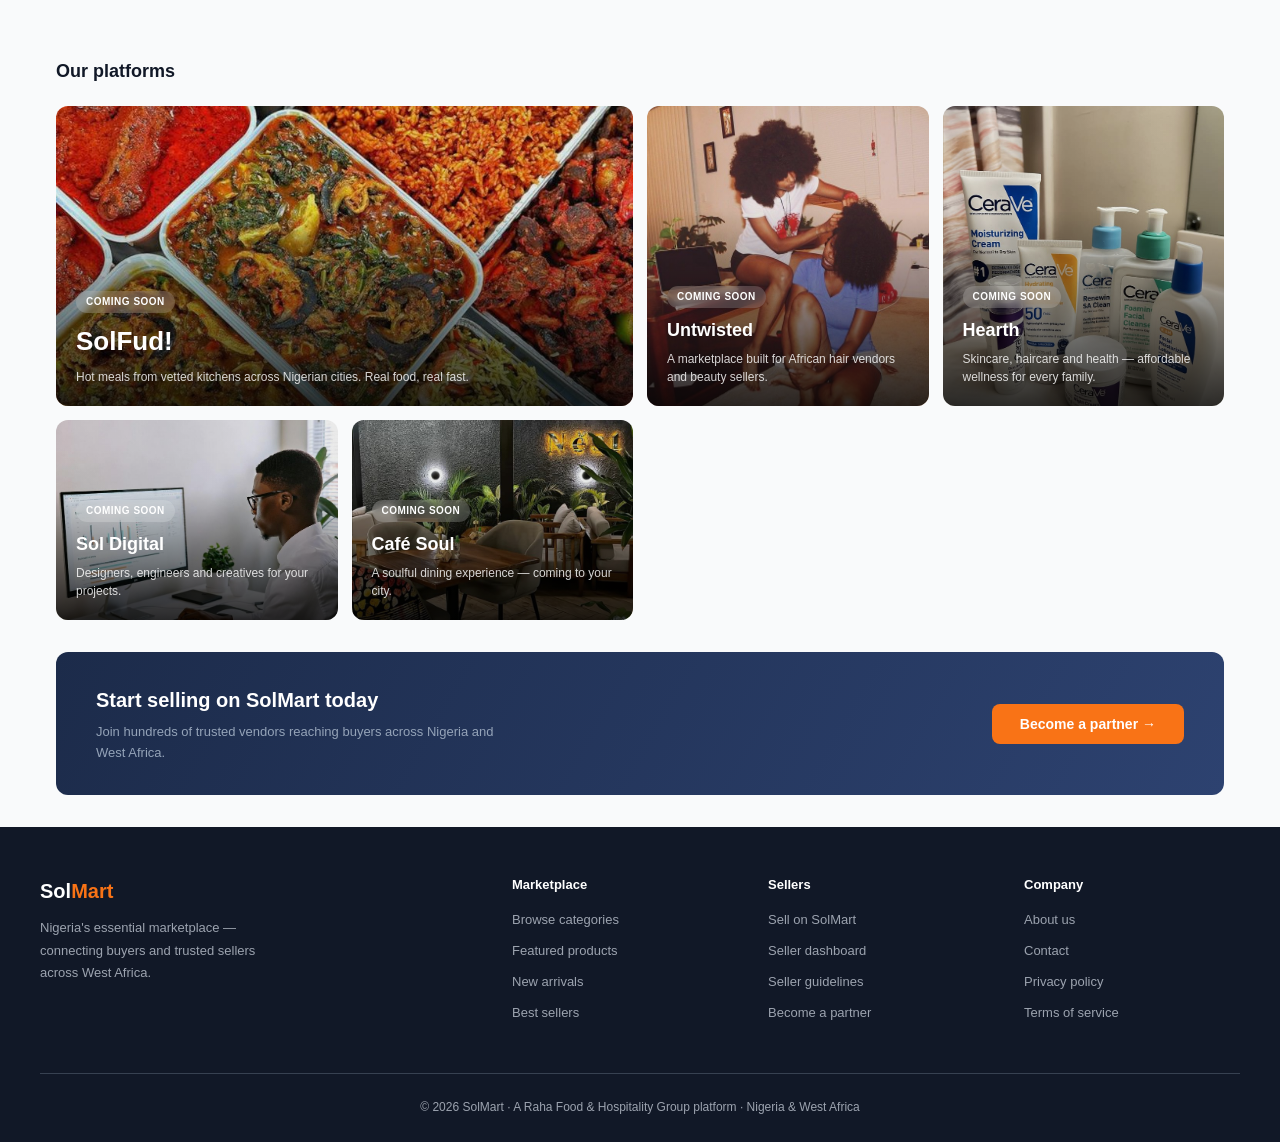
==== commit ebda875c: "hero-edit" ====
--- a/solmart/index.html
+++ b/solmart/index.html
@@ -36,7 +36,7 @@
     <div class="hero-main fade-up" style="background-image: url('images/solmarttt.jpeg');">
       <div class="hero-overlay"></div>
       <h1>The Pan-African<br><em>Marketplace</em></h1>
-      <p>From bulk food supplies to livestock, crafts, cooked meals, and digital services — trusted sellers across Nigeria and West Africa.</p>
+      <p>From bulk food supplies to livestock, crafts, cooked meals, and digital services, get access to trusted sellers across Nigeria and the West African ecosystem.</p>
       <a href="pages/browse.html" class="btn-primary">Browse all categories</a>
     </div>
     <div class="hero-side">
